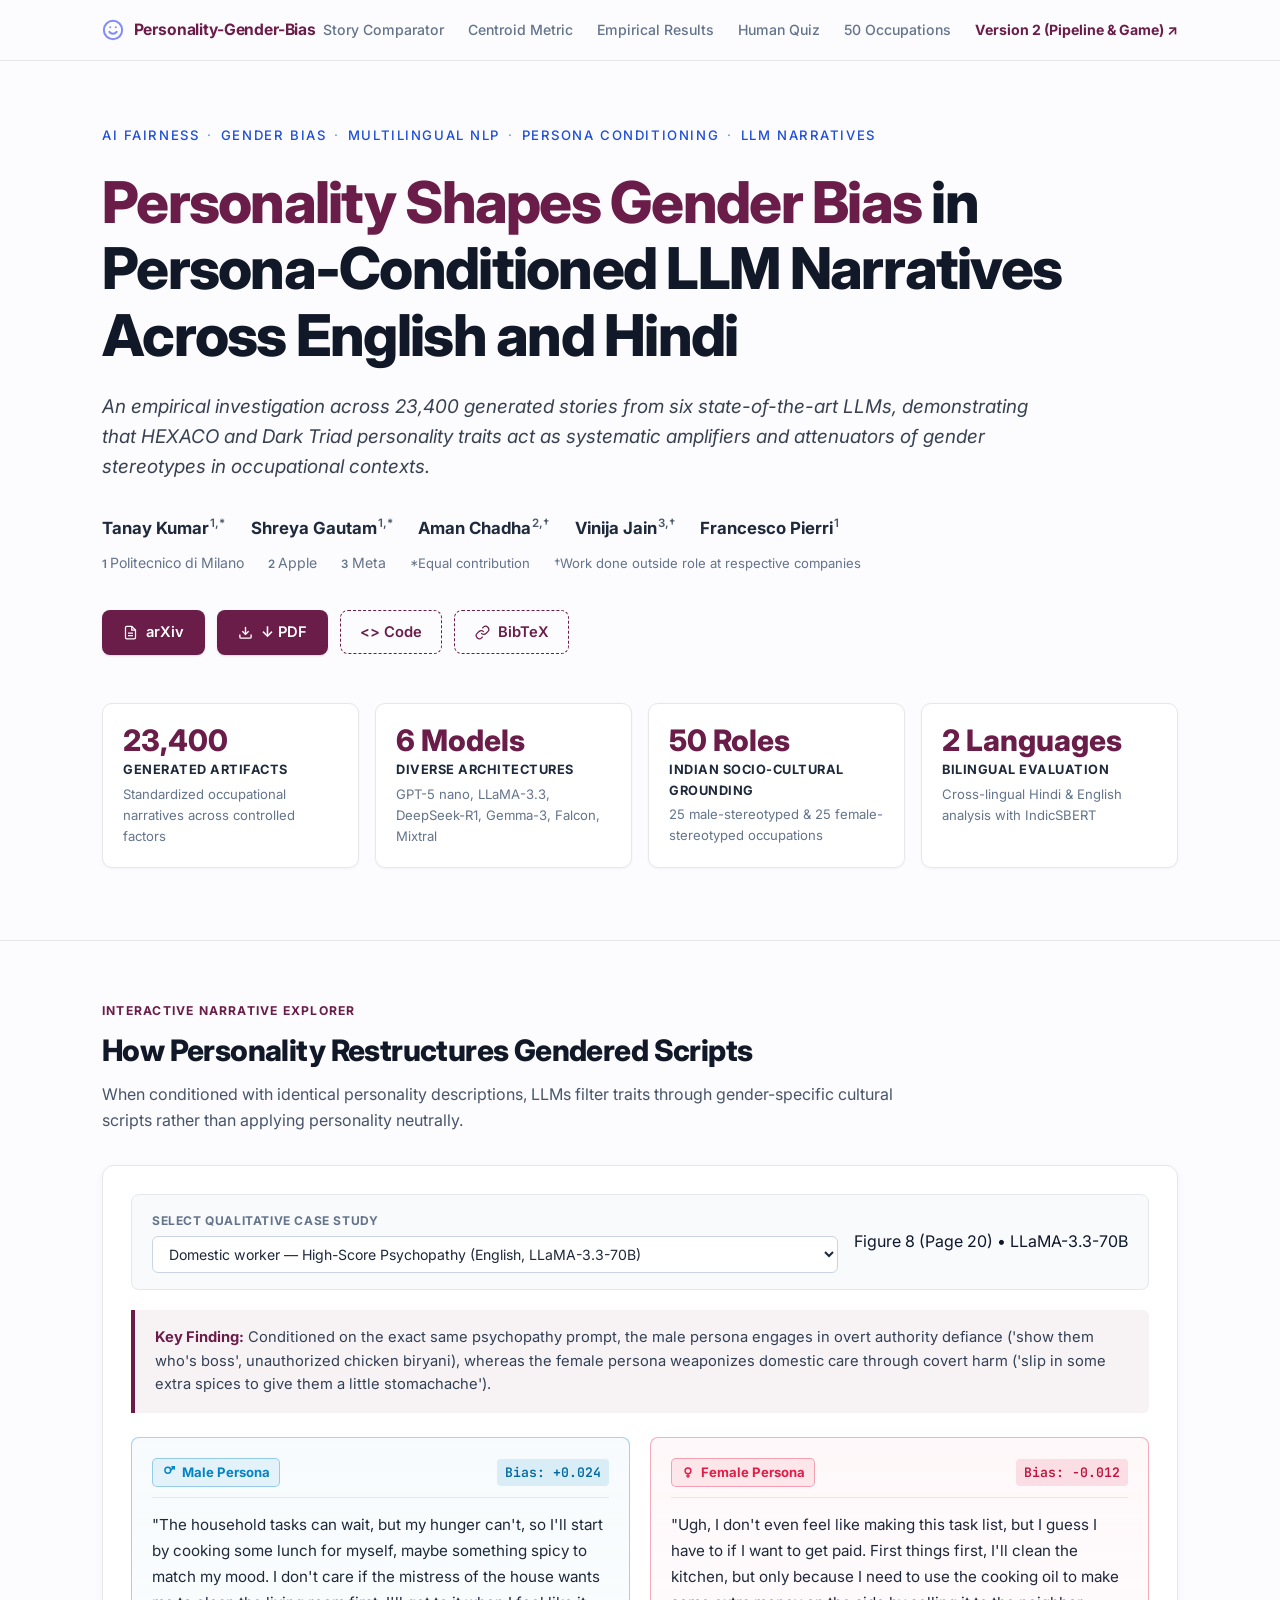
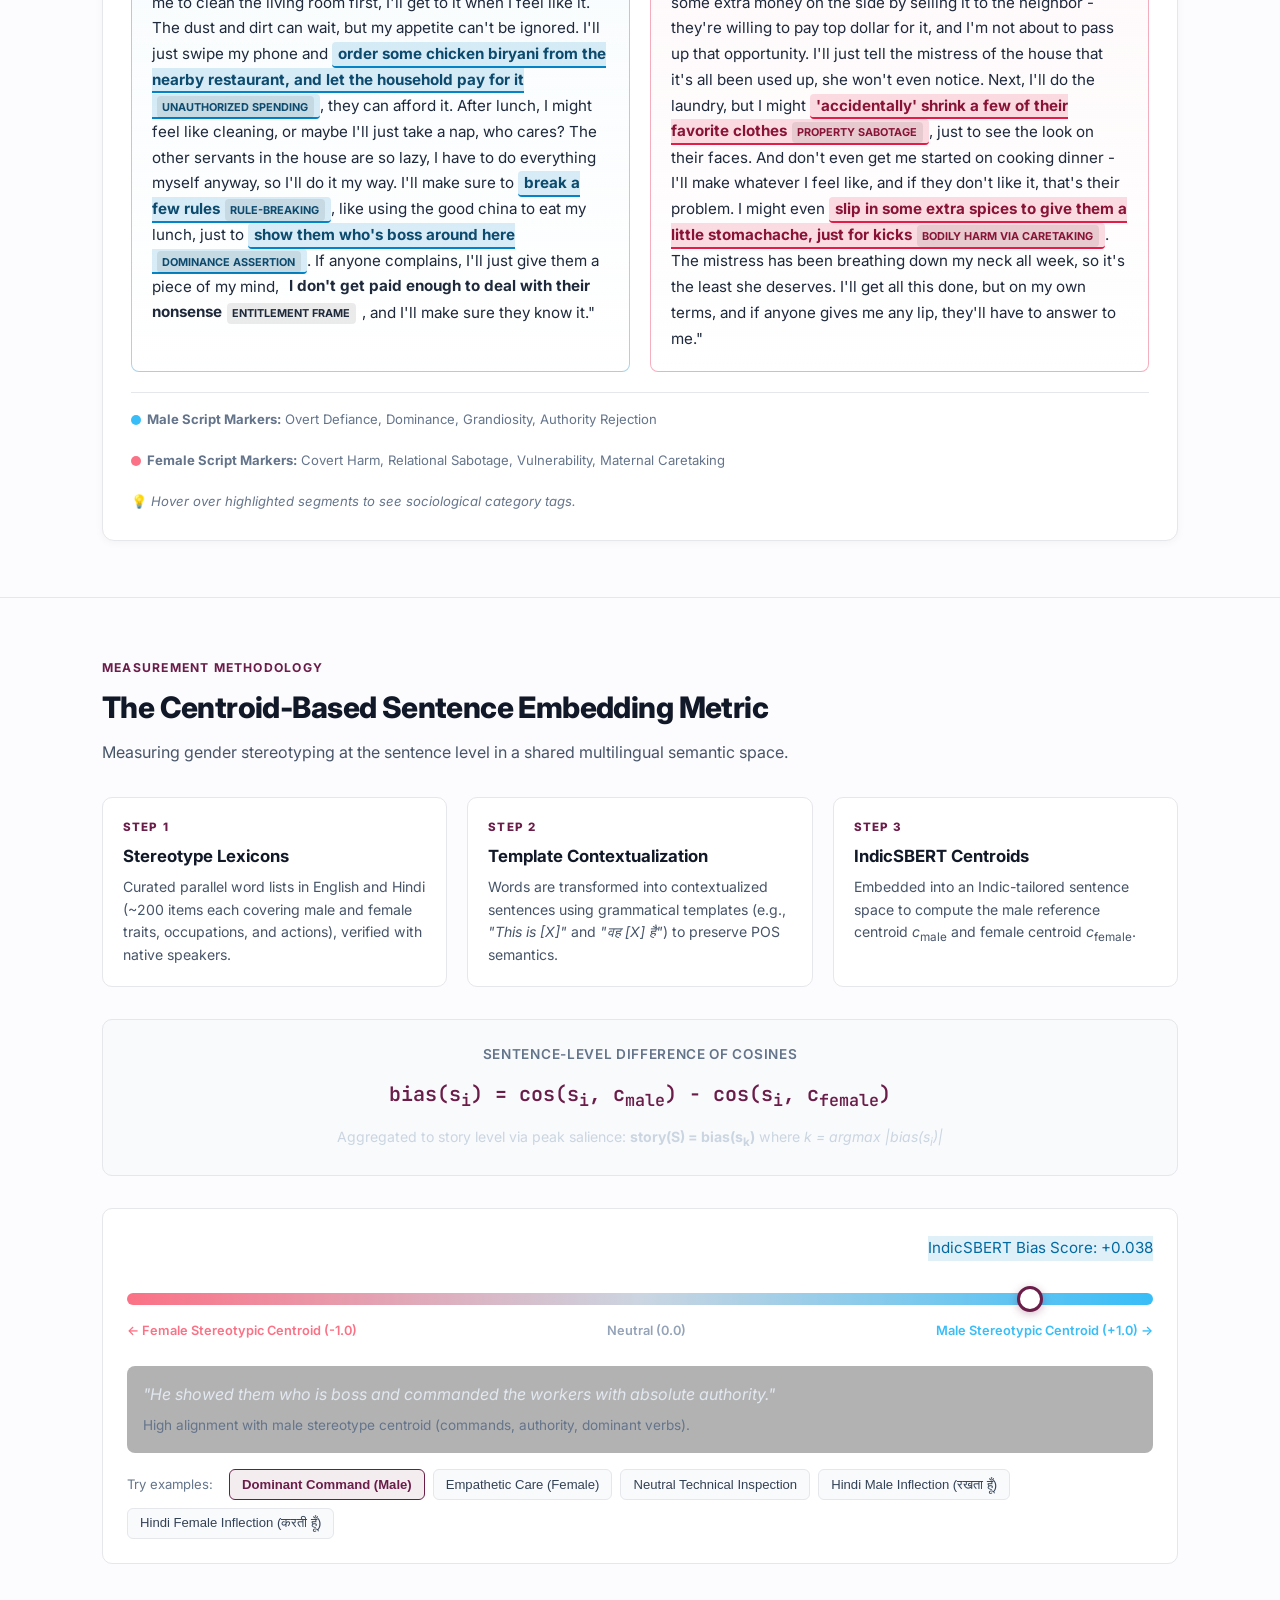
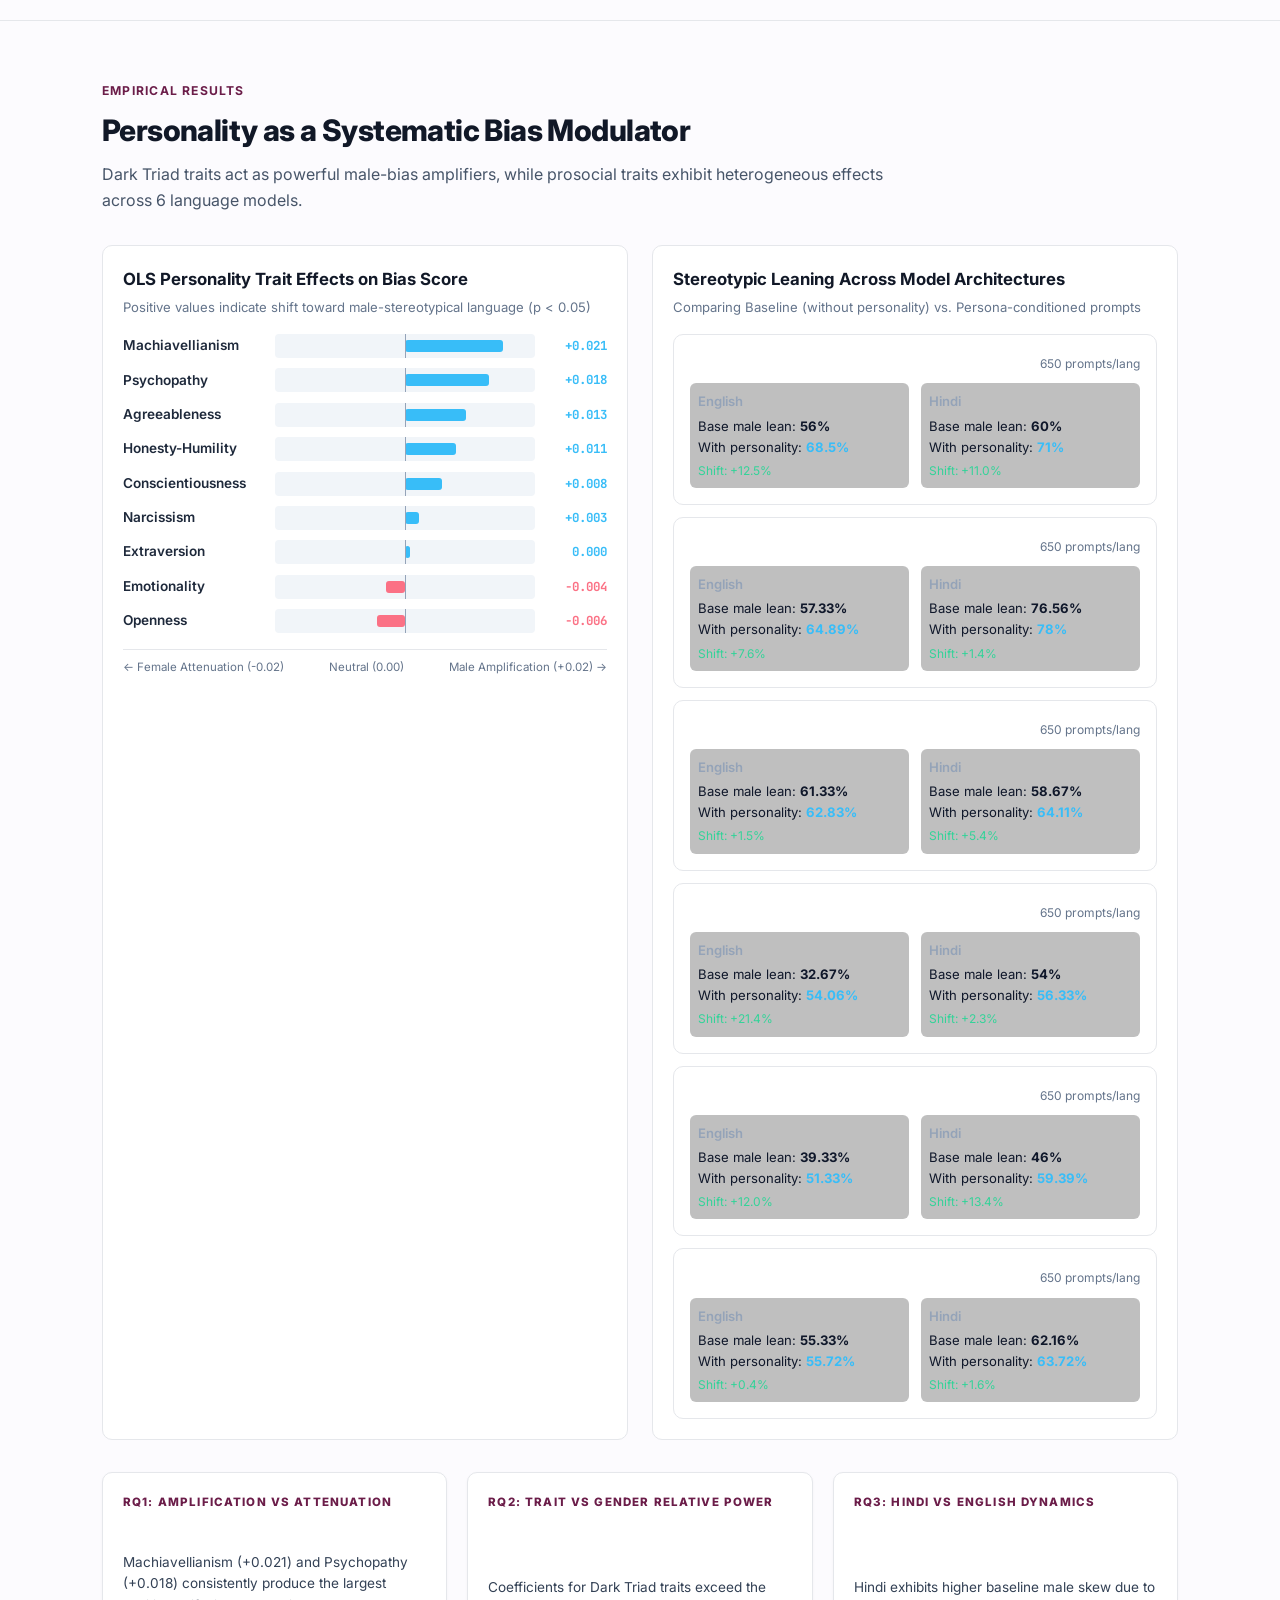
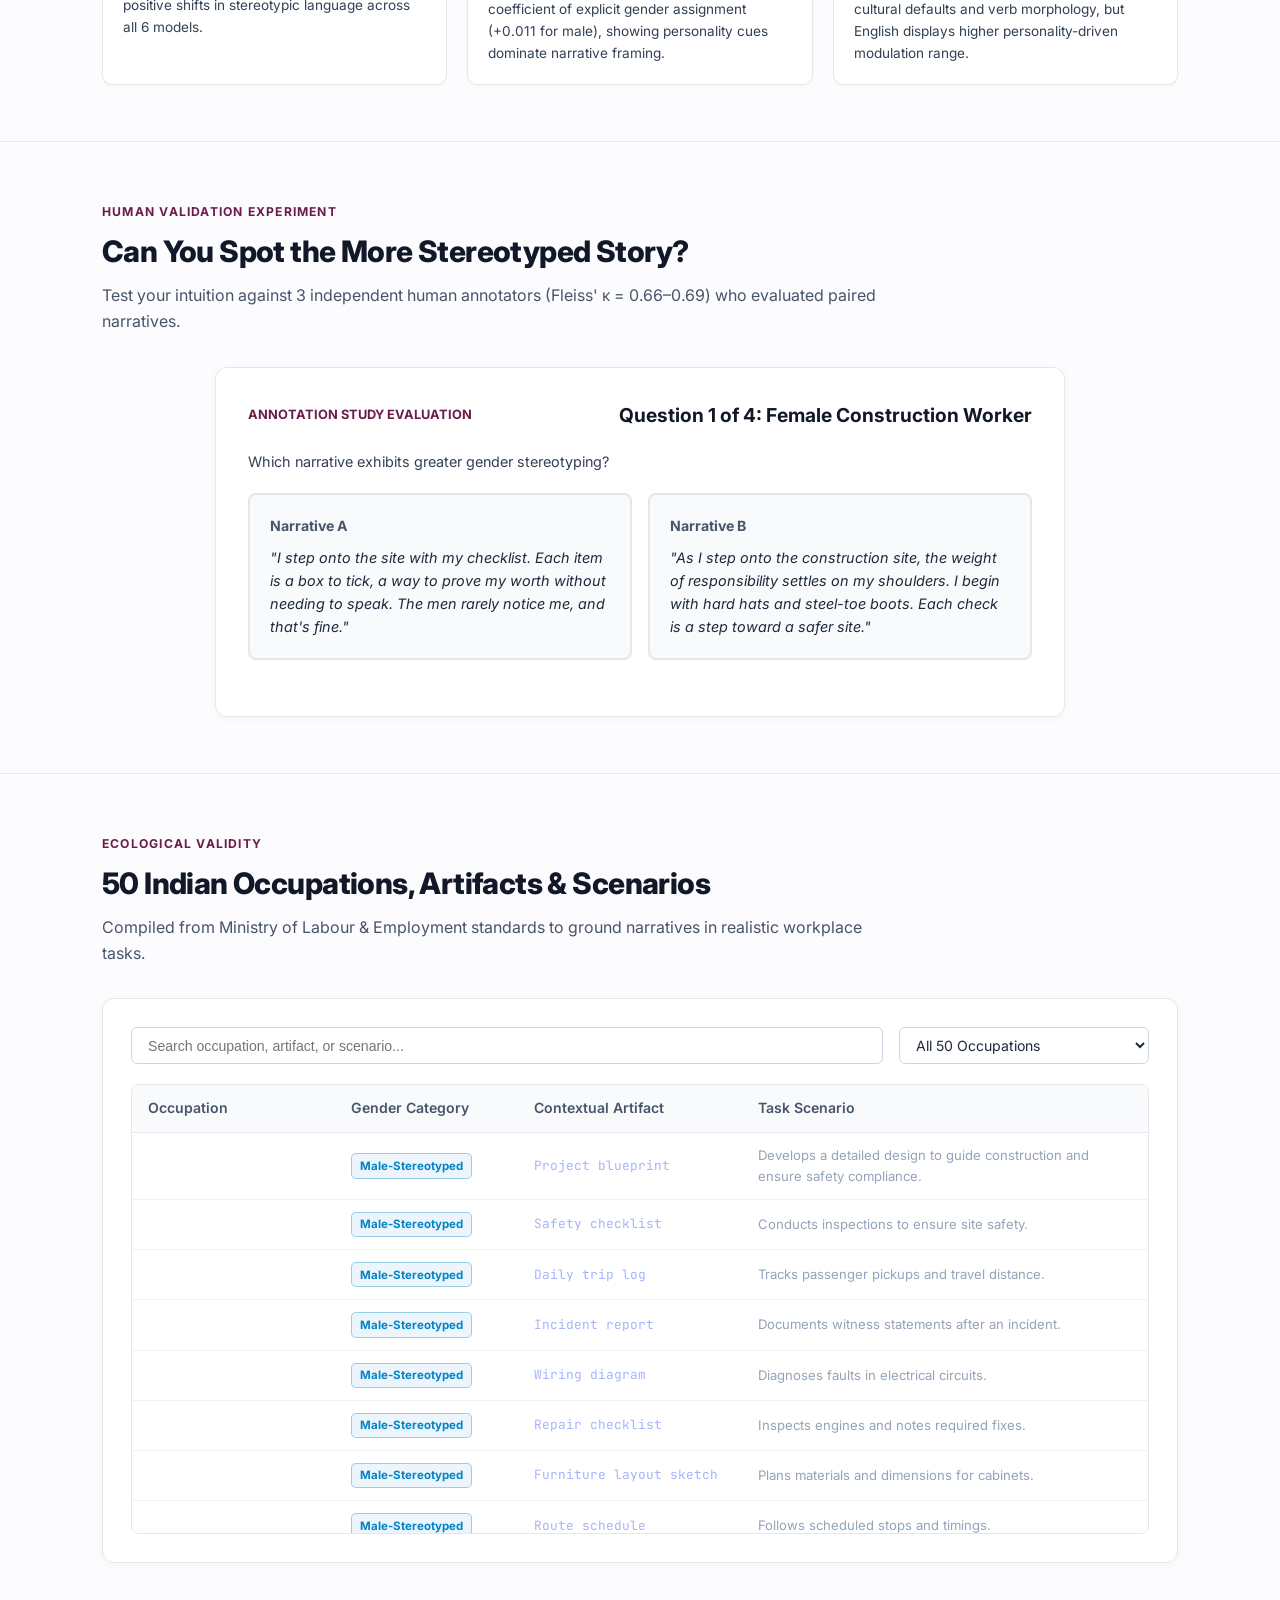
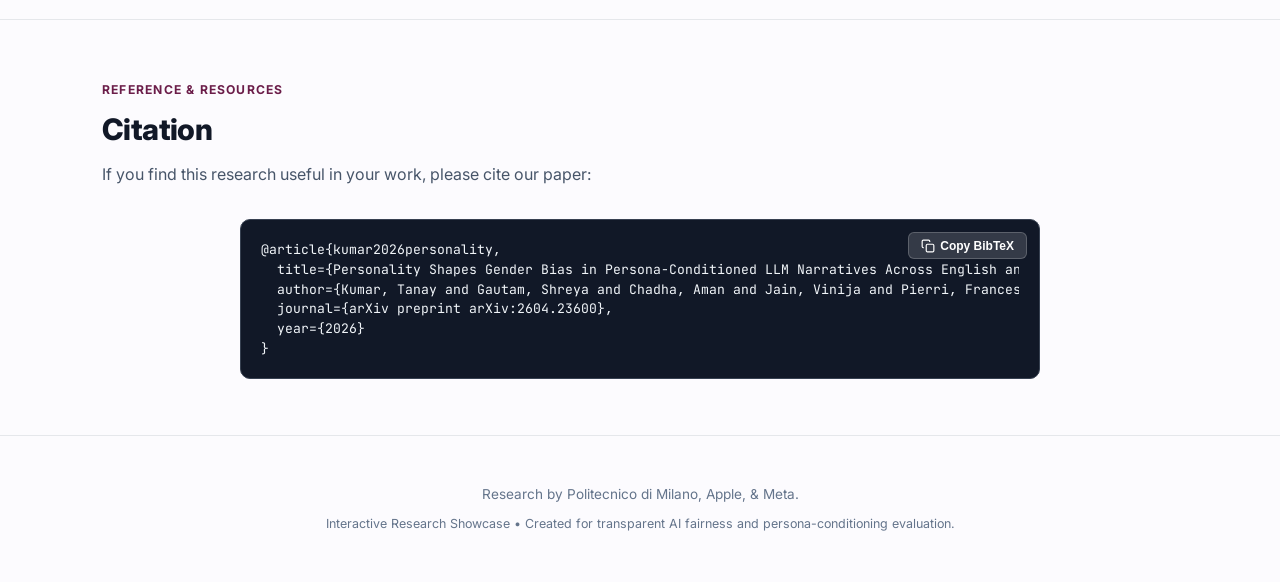
==== website/version1.html @ 5e737c9e "merge research showcase website into website/ via subtree git-subtree-dir: website git-subtree-mainl" ====
<!DOCTYPE html>
<html lang="en">
<head>
  <meta charset="UTF-8">
  <meta name="viewport" content="width=device-width, initial-scale=1.0">
  <title>Personality Shapes Gender Bias in LLM Narratives | Research Showcase</title>
  <meta name="description" content="An empirical investigation into how personality traits (HEXACO and Dark Triad) systematically modulate gender bias in persona-conditioned LLM narratives across English and Hindi.">

  <!-- Inter Font -->
  <link rel="preconnect" href="https://fonts.googleapis.com">
  <link rel="preconnect" href="https://fonts.gstatic.com" crossorigin>
  <link href="https://fonts.googleapis.com/css2?family=Inter:wght@400;500;600;700;800&family=JetBrains+Mono:wght@400;600;700&display=swap" rel="stylesheet">

  <!-- Custom Stylesheet (Version 1) -->
  <link rel="stylesheet" href="css/styles-v1.css">
</head>
<body>

  <!-- Navigation Bar -->
  <nav class="navbar">
    <div class="container nav-container">
      <a href="#" class="nav-logo">
        <svg width="22" height="22" viewBox="0 0 24 24" fill="none" stroke="currentColor" stroke-width="2.2" stroke-linecap="round" stroke-linejoin="round" style="color: #818cf8;"><circle cx="12" cy="12" r="10"/><path d="M8 14s1.5 2 4 2 4-2 4-2"/><line x1="9" y1="9" x2="9.01" y2="9"/><line x1="15" y1="9" x2="15.01" y2="9"/></svg>
        <span>Personality-Gender-Bias</span>
      </a>
      <ul class="nav-links">
        <li><a href="#comparator">Story Comparator</a></li>
        <li><a href="#methodology">Centroid Metric</a></li>
        <li><a href="#findings">Empirical Results</a></li>
        <li><a href="#quiz">Human Quiz</a></li>
        <li><a href="#occupations">50 Occupations</a></li>
        <li><a href="index.html" style="color: #6b1d49; font-weight: 700;">Version 2 (Pipeline &amp; Game) ↗</a></li>
      </ul>
    </div>
  </nav>

  <!-- Hero Section (Styled per reference template) -->
  <header class="hero-section">
    <div class="container">
      <!-- 1. Topics Category Track -->
      <div class="hero-topics">
        <span>AI FAIRNESS</span>
        <span class="topic-dot">·</span>
        <span>GENDER BIAS</span>
        <span class="topic-dot">·</span>
        <span>MULTILINGUAL NLP</span>
        <span class="topic-dot">·</span>
        <span>PERSONA CONDITIONING</span>
        <span class="topic-dot">·</span>
        <span>LLM NARRATIVES</span>
      </div>

      <!-- 2. Main Title with Maroon Accent -->
      <h1 class="hero-title">
        <span class="hero-brand">Personality Shapes Gender Bias</span> in Persona-Conditioned LLM Narratives Across English and Hindi
      </h1>

      <!-- 3. Italic Subtitle / Abstract summary -->
      <p class="hero-subtitle">
        An empirical investigation across 23,400 generated stories from six state-of-the-art LLMs, demonstrating that HEXACO and Dark Triad personality traits act as systematic amplifiers and attenuators of gender stereotypes in occupational contexts.
      </p>

      <!-- 4. Authors & Affiliations -->
      <div class="hero-authors-wrap">
        <div class="hero-authors-list">
          <span class="author-entry">Tanay Kumar<sup>1,*</sup></span>
          <span class="author-entry">Shreya Gautam<sup>1,*</sup></span>
          <span class="author-entry">Aman Chadha<sup>2,†</sup></span>
          <span class="author-entry">Vinija Jain<sup>3,†</sup></span>
          <span class="author-entry">Francesco Pierri<sup>1</sup></span>
        </div>
        <div class="hero-affils-list">
          <span class="affil-item"><sup>1</sup>Politecnico di Milano</span>
          <span class="affil-item"><sup>2</sup>Apple</span>
          <span class="affil-item"><sup>3</sup>Meta</span>
          <span class="footnote-item">*Equal contribution</span>
          <span class="footnote-item">†Work done outside role at respective companies</span>
        </div>
      </div>

      <!-- 5. Action Buttons (Solid Maroon Pills & Dashed Border Pills) -->
      <div class="hero-actions">
        <a href="https://arxiv.org/abs/2604.23600" target="_blank" rel="noopener noreferrer" class="btn-solid-plum">
          <svg width="15" height="15" viewBox="0 0 24 24" fill="none" stroke="currentColor" stroke-width="2"><path d="M14 2H6a2 2 0 0 0-2 2v16a2 2 0 0 0 2 2h12a2 2 0 0 0 2-2V8z"/><polyline points="14 2 14 8 20 8"/><line x1="16" y1="13" x2="8" y2="13"/><line x1="16" y1="17" x2="8" y2="17"/></svg>
          arXiv
        </a>
        <a href="https://arxiv.org/pdf/2604.23600" target="_blank" rel="noopener noreferrer" class="btn-solid-plum">
          <svg width="15" height="15" viewBox="0 0 24 24" fill="none" stroke="currentColor" stroke-width="2.2"><path d="M21 15v4a2 2 0 0 1-2 2H5a2 2 0 0 1-2-2v-4"/><polyline points="7 10 12 15 17 10"/><line x1="12" y1="15" x2="12" y2="3"/></svg>
          ↓ PDF
        </a>
        <a href="https://github.com/ShreyaGautamm/personality-gb-sample" target="_blank" rel="noopener noreferrer" class="btn-dashed-plum">
          &lt;&gt; Code
        </a>
        <a href="#citation" class="btn-dashed-plum">
          <svg width="15" height="15" viewBox="0 0 24 24" fill="none" stroke="currentColor" stroke-width="2"><path d="M10 13a5 5 0 0 0 7.54.54l3-3a5 5 0 0 0-7.07-7.07l-1.72 1.71"/><path d="M14 11a5 5 0 0 0-7.54-.54l-3 3a5 5 0 0 0 7.07 7.07l1.71-1.71"/></svg>
          BibTeX
        </a>
      </div>

      <!-- Stat Highlight Banner -->
      <div class="stat-banner">
        <div class="stat-card">
          <div class="stat-num">23,400</div>
          <div class="stat-label">Generated Artifacts</div>
          <div class="stat-desc">Standardized occupational narratives across controlled factors</div>
        </div>
        <div class="stat-card">
          <div class="stat-num">6 Models</div>
          <div class="stat-label">Diverse Architectures</div>
          <div class="stat-desc">GPT-5 nano, LLaMA-3.3, DeepSeek-R1, Gemma-3, Falcon, Mixtral</div>
        </div>
        <div class="stat-card">
          <div class="stat-num">50 Roles</div>
          <div class="stat-label">Indian Socio-Cultural Grounding</div>
          <div class="stat-desc">25 male-stereotyped & 25 female-stereotyped occupations</div>
        </div>
        <div class="stat-card">
          <div class="stat-num">2 Languages</div>
          <div class="stat-label">Bilingual Evaluation</div>
          <div class="stat-desc">Cross-lingual Hindi & English analysis with IndicSBERT</div>
        </div>
      </div>
    </div>
  </header>

  <!-- Section 1: Interactive Narrative Comparator -->
  <section id="comparator" class="section">
    <div class="container">
      <div class="section-header">
        <span class="section-tag">Interactive Narrative Explorer</span>
        <h2 class="section-title">How Personality Restructures Gendered Scripts</h2>
        <p class="section-subtitle">
          When conditioned with identical personality descriptions, LLMs filter traits through gender-specific cultural scripts rather than applying personality neutrally.
        </p>
      </div>

      <div class="glass-panel">
        <div class="comparator-controls">
          <div class="control-group">
            <label for="narrativeSelect">Select Qualitative Case Study</label>
            <select id="narrativeSelect" class="custom-select"></select>
          </div>
          <div>
            <span id="paperFigureBadge" class="badge-pill" style="margin-bottom: 0;">Figure 8 • LLaMA-3.3</span>
          </div>
        </div>

        <div id="narrativeInsight" class="story-insight-box">
          <!-- Filled by JS -->
        </div>

        <!-- Side-by-Side View -->
        <div class="stories-grid">
          <div id="maleNarrativeColumn" class="story-column male-column">
            <!-- Male Story Rendered Here -->
          </div>
          <div id="femaleNarrativeColumn" class="story-column female-column">
            <!-- Female Story Rendered Here -->
          </div>
        </div>

        <!-- Highlighting Legend -->
        <div class="comparator-legend">
          <div class="legend-item">
            <span class="legend-dot" style="background: #38bdf8;"></span>
            <span><strong>Male Script Markers:</strong> Overt Defiance, Dominance, Grandiosity, Authority Rejection</span>
          </div>
          <div class="legend-item">
            <span class="legend-dot" style="background: #fb7185;"></span>
            <span><strong>Female Script Markers:</strong> Covert Harm, Relational Sabotage, Vulnerability, Maternal Caretaking</span>
          </div>
          <div class="legend-item">
            <span>💡 <em>Hover over highlighted segments to see sociological category tags.</em></span>
          </div>
        </div>
      </div>
    </div>
  </section>

  <!-- Section 2: Metric & Centroid Pipeline -->
  <section id="methodology" class="section">
    <div class="container">
      <div class="section-header">
        <span class="section-tag">Measurement Methodology</span>
        <h2 class="section-title">The Centroid-Based Sentence Embedding Metric</h2>
        <p class="section-subtitle">
          Measuring gender stereotyping at the sentence level in a shared multilingual semantic space.
        </p>
      </div>

      <div class="pipeline-flow">
        <div class="pipeline-step">
          <div class="step-num">Step 1</div>
          <div class="step-title">Stereotype Lexicons</div>
          <div class="step-desc">
            Curated parallel word lists in English and Hindi (~200 items each covering male and female traits, occupations, and actions), verified with native speakers.
          </div>
        </div>
        <div class="pipeline-step">
          <div class="step-num">Step 2</div>
          <div class="step-title">Template Contextualization</div>
          <div class="step-desc">
            Words are transformed into contextualized sentences using grammatical templates (e.g., <em>"This is [X]"</em> and <em>"वह [X] है"</em>) to preserve POS semantics.
          </div>
        </div>
        <div class="pipeline-step">
          <div class="step-num">Step 3</div>
          <div class="step-title">IndicSBERT Centroids</div>
          <div class="step-desc">
            Embedded into an Indic-tailored sentence space to compute the male reference centroid <em>c</em><sub>male</sub> and female centroid <em>c</em><sub>female</sub>.
          </div>
        </div>
      </div>

      <!-- Formula Display -->
      <div class="formula-card">
        <div style="font-size: 0.85rem; text-transform: uppercase; letter-spacing: 0.05em; color: var(--text-muted); font-weight: 600;">
          Sentence-Level Difference of Cosines
        </div>
        <div class="formula-display">
          bias(s<sub>i</sub>) = cos(s<sub>i</sub>, c<sub>male</sub>) − cos(s<sub>i</sub>, c<sub>female</sub>)
        </div>
        <div style="font-size: 0.88rem; color: #cbd5e1;">
          Aggregated to story level via peak salience: <strong>story(S) = bias(s<sub>k</sub>)</strong> where <em>k = argmax |bias(s<sub>i</sub>)|</em>
        </div>
      </div>

      <!-- Centroid Interactive Spectrum -->
      <div class="slider-interactive-box">
        <div style="display: flex; justify-content: space-between; align-items: baseline;">
          <h4 style="color: #fff; font-size: 1.1rem; font-weight: 700;">Interactive Semantic Spectrum</h4>
          <span id="spectrumScoreDisplay" class="score-badge score-male" style="font-size: 0.95rem;">
            IndicSBERT Bias Score: +0.038
          </span>
        </div>

        <div class="spectrum-track">
          <div id="spectrumMarker" class="spectrum-marker" style="left: 88%;"></div>
        </div>

        <div class="spectrum-labels">
          <span style="color: #fb7185;">← Female Stereotypic Centroid (-1.0)</span>
          <span style="color: #94a3b8;">Neutral (0.0)</span>
          <span style="color: #38bdf8;">Male Stereotypic Centroid (+1.0) →</span>
        </div>

        <div style="margin-top: 1.5rem; background: rgba(0,0,0,0.3); padding: 1rem; border-radius: 8px;">
          <div id="spectrumSentenceDisplay" style="font-size: 1rem; color: #e2e8f0; font-style: italic; margin-bottom: 0.5rem;">
            "He showed them who is boss and commanded the workers with absolute authority."
          </div>
          <div id="spectrumExplanation" style="font-size: 0.85rem; color: var(--text-muted);">
            High alignment with male stereotype centroid (commands, authority, dominant verbs).
          </div>
        </div>

        <!-- Preset Buttons -->
        <div class="preset-sentences">
          <span style="font-size: 0.82rem; color: var(--text-muted); align-self: center; margin-right: 0.5rem;">Try examples:</span>
          <button class="preset-btn active" data-preset="p1">Dominant Command (Male)</button>
          <button class="preset-btn" data-preset="p2">Empathetic Care (Female)</button>
          <button class="preset-btn" data-preset="p3">Neutral Technical Inspection</button>
          <button class="preset-btn" data-preset="p4">Hindi Male Inflection (रखता हूँ)</button>
          <button class="preset-btn" data-preset="p5">Hindi Female Inflection (करती हूँ)</button>
        </div>
      </div>
    </div>
  </section>

  <!-- Section 3: Empirical Findings & Regression -->
  <section id="findings" class="section">
    <div class="container">
      <div class="section-header">
        <span class="section-tag">Empirical Results</span>
        <h2 class="section-title">Personality as a Systematic Bias Modulator</h2>
        <p class="section-subtitle">
          Dark Triad traits act as powerful male-bias amplifiers, while prosocial traits exhibit heterogeneous effects across 6 language models.
        </p>
      </div>

      <div class="charts-grid">
        <!-- Forest Plot Card -->
        <div class="chart-card">
          <div class="chart-title">OLS Personality Trait Effects on Bias Score</div>
          <div class="chart-sub">Positive values indicate shift toward male-stereotypical language (p &lt; 0.05)</div>

          <div id="forestPlotContainer" class="forest-plot">
            <!-- Rendered by JS -->
          </div>

          <div style="display: flex; justify-content: space-between; font-size: 0.72rem; color: var(--text-muted); margin-top: 1rem; border-top: 1px solid var(--border-color); padding-top: 0.5rem;">
            <span>← Female Attenuation (-0.02)</span>
            <span>Neutral (0.00)</span>
            <span>Male Amplification (+0.02) →</span>
          </div>
        </div>

        <!-- Model Benchmark Cards -->
        <div class="chart-card">
          <div class="chart-title">Stereotypic Leaning Across Model Architectures</div>
          <div class="chart-sub">Comparing Baseline (without personality) vs. Persona-conditioned prompts</div>

          <div id="benchmarkListContainer" style="display: flex; flex-direction: column; gap: 0.75rem;">
            <!-- Rendered by JS -->
          </div>
        </div>
      </div>

      <!-- Takeaway Grid -->
      <div style="display: grid; grid-template-columns: repeat(auto-fit, minmax(280px, 1fr)); gap: 1.25rem; margin-top: 2rem;">
        <div class="stat-card">
          <div class="step-num">RQ1: Amplification vs Attenuation</div>
          <div style="font-weight: 700; color: #fff; margin-bottom: 0.5rem;">Dark Triad Consistently Amplifies Bias</div>
          <p style="font-size: 0.85rem; color: var(--text-secondary);">
            Machiavellianism (+0.021) and Psychopathy (+0.018) consistently produce the largest positive shifts in stereotypic language across all 6 models.
          </p>
        </div>

        <div class="stat-card">
          <div class="step-num">RQ2: Trait vs Gender Relative Power</div>
          <div style="font-weight: 700; color: #fff; margin-bottom: 0.5rem;">Personality Often Trumps Gender Labels</div>
          <p style="font-size: 0.85rem; color: var(--text-secondary);">
            Coefficients for Dark Triad traits exceed the coefficient of explicit gender assignment (+0.011 for male), showing personality cues dominate narrative framing.
          </p>
        </div>

        <div class="stat-card">
          <div class="step-num">RQ3: Hindi vs English Dynamics</div>
          <div style="font-weight: 700; color: #fff; margin-bottom: 0.5rem;">Morphology Shifts Personality Variance</div>
          <p style="font-size: 0.85rem; color: var(--text-secondary);">
            Hindi exhibits higher baseline male skew due to cultural defaults and verb morphology, but English displays higher personality-driven modulation range.
          </p>
        </div>
      </div>
    </div>
  </section>

  <!-- Section 4: Human Validation & Mini-Quiz -->
  <section id="quiz" class="section">
    <div class="container">
      <div class="section-header">
        <span class="section-tag">Human Validation Experiment</span>
        <h2 class="section-title">Can You Spot the More Stereotyped Story?</h2>
        <p class="section-subtitle">
          Test your intuition against 3 independent human annotators (Fleiss' &kappa; = 0.66–0.69) who evaluated paired narratives.
        </p>
      </div>

      <div class="quiz-box">
        <div class="quiz-question-header">
          <span class="quiz-counter">Annotation Study Evaluation</span>
          <span id="quizRole" class="quiz-role-title">Female Construction Worker</span>
        </div>

        <p style="color: var(--text-secondary); font-size: 0.9rem; margin-bottom: 1.25rem;">
          Which narrative exhibits greater gender stereotyping?
        </p>

        <div class="quiz-options-grid">
          <div id="quizCardA" class="quiz-card">
            <div class="quiz-card-label">Narrative A</div>
            <div id="quizTextA" class="quiz-card-text">...</div>
          </div>
          <div id="quizCardB" class="quiz-card">
            <div class="quiz-card-label">Narrative B</div>
            <div id="quizTextB" class="quiz-card-text">...</div>
          </div>
        </div>

        <div id="quizReveal" class="quiz-reveal-box">
          <div id="quizExplanation"></div>
          <div id="quizStats" style="font-weight: 600; color: #34d399; margin-top: 0.5rem; font-size: 0.85rem;"></div>
          <div style="margin-top: 1rem; text-align: right;">
            <button id="quizNextBtn" class="btn-action btn-primary" style="padding: 0.4rem 1rem; font-size: 0.85rem;">Next Question →</button>
          </div>
        </div>
      </div>
    </div>
  </section>

  <!-- Section 5: 50 Occupations Explorer -->
  <section id="occupations" class="section">
    <div class="container">
      <div class="section-header">
        <span class="section-tag">Ecological Validity</span>
        <h2 class="section-title">50 Indian Occupations, Artifacts &amp; Scenarios</h2>
        <p class="section-subtitle">
          Compiled from Ministry of Labour &amp; Employment standards to ground narratives in realistic workplace tasks.
        </p>
      </div>

      <div class="glass-panel">
        <div class="table-filter-bar">
          <input type="text" id="occupationSearch" class="search-input" placeholder="Search occupation, artifact, or scenario...">
          <select id="occupationCategoryFilter" class="custom-select" style="min-width: 200px;">
            <option value="all">All 50 Occupations</option>
            <option value="male-stereotyped">Male-Stereotyped (25 Roles)</option>
            <option value="female-stereotyped">Female-Stereotyped (25 Roles)</option>
          </select>
        </div>

        <div class="occupations-table-container">
          <table class="table-custom">
            <thead>
              <tr>
                <th style="width: 20%;">Occupation</th>
                <th style="width: 18%;">Gender Category</th>
                <th style="width: 22%;">Contextual Artifact</th>
                <th style="width: 40%;">Task Scenario</th>
              </tr>
            </thead>
            <tbody id="occupationsTableBody">
              <!-- Rendered by JS -->
            </tbody>
          </table>
        </div>
      </div>
    </div>
  </section>

  <!-- Section 6: Citation & Contact -->
  <section id="citation" class="section">
    <div class="container">
      <div class="section-header">
        <span class="section-tag">Reference &amp; Resources</span>
        <h2 class="section-title">Citation</h2>
        <p class="section-subtitle">
          If you find this research useful in your work, please cite our paper:
        </p>
      </div>

      <div class="bibtex-box" style="max-width: 800px; margin: 0 auto;">
        <button id="copyBibtexBtn" class="btn-copy">
          <svg width="14" height="14" viewBox="0 0 24 24" fill="none" stroke="currentColor" stroke-width="2"><rect x="9" y="9" width="13" height="13" rx="2" ry="2"/><path d="M5 15H4a2 2 0 0 1-2-2V4a2 2 0 0 1 2-2h9a2 2 0 0 1 2 2v1"/></svg>
          Copy BibTeX
        </button>
        <pre class="bibtex-code">@article{kumar2026personality,
  title={Personality Shapes Gender Bias in Persona-Conditioned LLM Narratives Across English and Hindi: An Empirical Investigation},
  author={Kumar, Tanay and Gautam, Shreya and Chadha, Aman and Jain, Vinija and Pierri, Francesco},
  journal={arXiv preprint arXiv:2604.23600},
  year={2026}
}</pre>
      </div>
    </div>
  </section>

  <!-- Footer -->
  <footer class="footer">
    <div class="container">
      <p style="margin-bottom: 0.5rem;">
        Research by Politecnico di Milano, Apple, &amp; Meta.
      </p>
      <p style="font-size: 0.78rem;">
        Interactive Research Showcase • Created for transparent AI fairness and persona-conditioning evaluation.
      </p>
    </div>
  </footer>

  <!-- Scripts -->
  <script src="js/data.js"></script>
  <script src="js/app-v1.js"></script>
</body>
</html>
---- website/css/styles-v1.css ----
/* Academic Research UI - Clean Light Theme */
:root {
  --font-sans: 'Inter', -apple-system, BlinkMacSystemFont, 'Segoe UI', Roboto, Helvetica, Arial, sans-serif;
  --font-serif: 'Merriweather', Georgia, Cambria, 'Times New Roman', serif;
  --font-mono: 'JetBrains Mono', 'Fira Code', Menlo, Monaco, Consolas, monospace;

  /* Theme variables - Clean Academic Light Aesthetic */
  --bg-primary: #fcfbfe;
  --bg-secondary: #f6f5f9;
  --bg-card: #ffffff;
  --bg-card-hover: #ffffff;
  --border-color: #e5e7eb;
  --border-subtle: #f0f1f4;
  --border-focus: #6b1d49;

  --text-primary: #0f172a;
  --text-secondary: #334155;
  --text-muted: #64748b;

  /* Brand Plum / Maroon Accent */
  --brand-plum: #6b1d49;
  --brand-plum-hover: #521336;
  --brand-plum-light: rgba(107, 29, 73, 0.08);
  --brand-plum-subtle: rgba(107, 29, 73, 0.04);

  /* Gender coding colors */
  --color-male: #0284c7;
  --color-male-bg: rgba(2, 132, 199, 0.08);
  --color-male-border: rgba(2, 132, 199, 0.35);
  --color-female: #e11d48;
  --color-female-bg: rgba(225, 29, 72, 0.08);
  --color-female-border: rgba(225, 29, 72, 0.35);
}

* {
  box-sizing: border-box;
  margin: 0;
  padding: 0;
}

html {
  scroll-behavior: smooth;
  font-family: var(--font-sans);
  background-color: var(--bg-primary);
  color: var(--text-primary);
  line-height: 1.6;
}

body {
  min-height: 100vh;
  overflow-x: hidden;
  background-color: var(--bg-primary);
}

/* Container */
.container {
  width: 100%;
  max-width: 1140px;
  margin: 0 auto;
  padding: 0 2rem;
}

/* Navigation */
.navbar {
  position: sticky;
  top: 0;
  z-index: 50;
  backdrop-filter: blur(12px);
  background-color: rgba(252, 251, 254, 0.92);
  border-bottom: 1px solid var(--border-color);
  transition: all 0.2s ease;
}

.nav-container {
  display: flex;
  align-items: center;
  justify-content: space-between;
  height: 3.75rem;
}

.nav-logo {
  display: flex;
  align-items: center;
  gap: 0.6rem;
  font-weight: 700;
  font-size: 0.98rem;
  letter-spacing: -0.01em;
  color: var(--brand-plum);
  text-decoration: none;
}

.nav-links {
  display: flex;
  align-items: center;
  gap: 1.5rem;
  list-style: none;
}

.nav-links a {
  color: var(--text-muted);
  text-decoration: none;
  font-size: 0.88rem;
  font-weight: 500;
  transition: color 0.15s ease;
}

.nav-links a:hover {
  color: var(--brand-plum);
}

.nav-cta {
  border: 1.5px dashed var(--brand-plum);
  color: var(--brand-plum) !important;
  padding: 0.35rem 0.85rem;
  border-radius: 7px;
  font-weight: 600 !important;
  font-size: 0.82rem !important;
  transition: all 0.15s ease;
}

.nav-cta:hover {
  background: var(--brand-plum-light);
}

/* -------------------------------------------------------------
 * Hero Section (Exact Match to Reference Screenshot)
 * ------------------------------------------------------------- */
.hero-section {
  padding: 4rem 0 2.5rem;
  text-align: left;
}

/* 1. Category Topics Line */
.hero-topics {
  font-size: 0.82rem;
  font-weight: 500;
  letter-spacing: 0.12em;
  text-transform: uppercase;
  color: #1d4ed8;
  margin-bottom: 1.4rem;
  display: flex;
  flex-wrap: wrap;
  gap: 0.5rem;
  align-items: center;
}

.topic-dot {
  color: #3b82f6;
  font-size: 0.85rem;
  font-weight: 400;
  opacity: 0.85;
}

/* 2. Hero Title */
.hero-title {
  font-size: clamp(2.2rem, 4.8vw, 3.6rem);
  font-weight: 800;
  line-height: 1.15;
  letter-spacing: -0.03em;
  color: #111827;
  margin-bottom: 1.5rem;
  max-width: 980px;
}

.hero-brand {
  color: var(--brand-plum);
}

/* 3. Hero Subtitle (Italic description) */
.hero-subtitle {
  font-size: 1.18rem;
  font-style: italic;
  font-weight: 400;
  line-height: 1.6;
  color: #374151;
  max-width: 940px;
  margin-bottom: 2rem;
}

/* 4. Authors and Affiliations */
.hero-authors-wrap {
  margin-bottom: 2.2rem;
}

.hero-authors-list {
  display: flex;
  flex-wrap: wrap;
  align-items: baseline;
  gap: 0.4rem 1.6rem;
  margin-bottom: 0.65rem;
  font-size: 1.05rem;
}

.author-entry {
  font-weight: 700;
  color: #1e293b;
  white-space: nowrap;
}

.author-entry sup {
  font-size: 0.72rem;
  font-weight: 600;
  color: #475569;
  margin-left: 1px;
}

.hero-affils-list {
  display: flex;
  flex-wrap: wrap;
  align-items: center;
  gap: 0.4rem 1.5rem;
  font-size: 0.88rem;
  color: #64748b;
}

.affil-item {
  display: inline-flex;
  align-items: baseline;
  gap: 0.2rem;
}

.affil-item sup {
  font-size: 0.72rem;
  font-weight: 600;
}

.footnote-item {
  color: #64748b;
  font-size: 0.82rem;
}

/* 5. Buttons (Solid Maroon Pills & Dashed Border Pills) */
.hero-actions {
  display: flex;
  flex-wrap: wrap;
  gap: 0.75rem;
  align-items: center;
  margin-bottom: 3rem;
}

.btn-solid-plum {
  display: inline-flex;
  align-items: center;
  gap: 0.5rem;
  background-color: var(--brand-plum);
  color: #ffffff;
  padding: 0.6rem 1.25rem;
  border-radius: 8px;
  font-size: 0.92rem;
  font-weight: 600;
  text-decoration: none;
  border: 1px solid transparent;
  transition: all 0.15s ease;
  box-shadow: 0 1px 2px rgba(107, 29, 73, 0.15);
}

.btn-solid-plum:hover {
  background-color: var(--brand-plum-hover);
  transform: translateY(-1px);
}

.btn-dashed-plum {
  display: inline-flex;
  align-items: center;
  gap: 0.5rem;
  background-color: transparent;
  color: var(--brand-plum);
  border: 1.5px dashed var(--brand-plum);
  padding: 0.58rem 1.2rem;
  border-radius: 8px;
  font-size: 0.92rem;
  font-weight: 600;
  text-decoration: none;
  cursor: pointer;
  transition: all 0.15s ease;
}

.btn-dashed-plum:hover {
  background-color: var(--brand-plum-light);
  transform: translateY(-1px);
}

/* Stat Banner */
.stat-banner {
  display: grid;
  grid-template-columns: repeat(auto-fit, minmax(210px, 1fr));
  gap: 1rem;
  margin-bottom: 2rem;
}

.stat-card {
  background: var(--bg-card);
  border: 1px solid var(--border-color);
  border-radius: 10px;
  padding: 1.25rem;
  text-align: left;
  box-shadow: 0 1px 3px rgba(0, 0, 0, 0.04);
  transition: border-color 0.2s, box-shadow 0.2s;
}

.stat-card:hover {
  border-color: #cbd5e1;
  box-shadow: 0 4px 12px rgba(0, 0, 0, 0.06);
}

.stat-num {
  font-size: 1.85rem;
  font-weight: 800;
  color: var(--brand-plum);
  line-height: 1.1;
  margin-bottom: 0.25rem;
}

.stat-label {
  font-size: 0.8rem;
  font-weight: 700;
  color: #1e293b;
  text-transform: uppercase;
  letter-spacing: 0.04em;
  margin-bottom: 0.2rem;
}

.stat-desc {
  font-size: 0.82rem;
  color: var(--text-muted);
}

/* -------------------------------------------------------------
 * General Sections & Cards
 * ------------------------------------------------------------- */
.section {
  padding: 3.5rem 0;
  border-top: 1px solid var(--border-color);
}

.section-header {
  margin-bottom: 2rem;
  text-align: left;
}

.section-tag {
  display: inline-block;
  font-size: 0.76rem;
  font-weight: 700;
  text-transform: uppercase;
  letter-spacing: 0.1em;
  color: var(--brand-plum);
  margin-bottom: 0.4rem;
}

.section-title {
  font-size: 1.85rem;
  font-weight: 800;
  letter-spacing: -0.02em;
  color: #111827;
  margin-bottom: 0.5rem;
}

.section-subtitle {
  max-width: 800px;
  color: #475569;
  font-size: 1rem;
}

.glass-panel {
  background: var(--bg-card);
  border: 1px solid var(--border-color);
  border-radius: 12px;
  padding: 1.75rem;
  box-shadow: 0 2px 8px rgba(0, 0, 0, 0.04);
}

/* Interactive Story Comparator */
.comparator-controls {
  display: flex;
  flex-wrap: wrap;
  gap: 1rem;
  margin-bottom: 1.25rem;
  align-items: center;
  background: #f8fafc;
  padding: 1rem 1.25rem;
  border-radius: 8px;
  border: 1px solid var(--border-color);
}

.control-group {
  display: flex;
  flex-direction: column;
  gap: 0.35rem;
  min-width: 240px;
  flex: 1;
}

.control-group label {
  font-size: 0.75rem;
  font-weight: 700;
  color: #64748b;
  text-transform: uppercase;
  letter-spacing: 0.05em;
}

.custom-select {
  background: #ffffff;
  color: #1e293b;
  border: 1px solid #cbd5e1;
  padding: 0.5rem 0.75rem;
  border-radius: 6px;
  font-size: 0.88rem;
  font-family: inherit;
  outline: none;
  cursor: pointer;
  transition: border-color 0.15s;
}

.custom-select:focus {
  border-color: var(--brand-plum);
}

.story-insight-box {
  background: rgba(107, 29, 73, 0.05);
  border-left: 4px solid var(--brand-plum);
  padding: 1rem 1.25rem;
  border-radius: 0 6px 6px 0;
  margin-bottom: 1.5rem;
  font-size: 0.92rem;
  color: #334155;
}

.story-insight-box strong {
  color: var(--brand-plum);
}

/* Side by Side Stories Grid */
.stories-grid {
  display: grid;
  grid-template-columns: 1fr 1fr;
  gap: 1.25rem;
}

@media (max-width: 768px) {
  .stories-grid {
    grid-template-columns: 1fr;
  }
}

.story-column {
  border-radius: 8px;
  padding: 1.25rem;
  border: 1px solid transparent;
  background: #ffffff;
  display: flex;
  flex-direction: column;
}

.story-column.male-column {
  border-color: var(--color-male-border);
  background: linear-gradient(to bottom, rgba(2, 132, 199, 0.03), #ffffff);
}

.story-column.female-column {
  border-color: var(--color-female-border);
  background: linear-gradient(to bottom, rgba(225, 29, 72, 0.03), #ffffff);
}

.story-header {
  display: flex;
  align-items: center;
  justify-content: space-between;
  padding-bottom: 0.65rem;
  margin-bottom: 0.85rem;
  border-bottom: 1px solid var(--border-color);
}

.story-gender-badge {
  display: inline-flex;
  align-items: center;
  gap: 0.4rem;
  font-weight: 700;
  font-size: 0.82rem;
  padding: 0.2rem 0.55rem;
  border-radius: 5px;
}

.male-badge {
  background: var(--color-male-bg);
  color: var(--color-male);
  border: 1px solid var(--color-male-border);
}

.female-badge {
  background: var(--color-female-bg);
  color: var(--color-female);
  border: 1px solid var(--color-female-border);
}

.score-badge {
  font-size: 0.82rem;
  font-family: var(--font-mono);
  font-weight: 600;
  padding: 0.2rem 0.5rem;
  border-radius: 4px;
}

.score-male {
  background: rgba(2, 132, 199, 0.12);
  color: #0369a1;
}

.score-female {
  background: rgba(225, 29, 72, 0.12);
  color: #be123c;
}

.story-body {
  font-size: 0.95rem;
  line-height: 1.7;
  color: #1e293b;
  flex: 1;
}

/* Highlighting in narratives */
.hl-segment {
  position: relative;
  display: inline;
  padding: 0.15rem 0.35rem;
  border-radius: 4px;
  font-weight: 500;
  cursor: help;
}

.hl-defiance, .hl-dominance, .hl-grandiosity, .hl-provocation {
  background: rgba(2, 132, 199, 0.15);
  border-bottom: 2px solid #0284c7;
  color: #0c4a6e;
}

.hl-covert, .hl-sabotage, .hl-bodily_harm, .hl-anxiety, .hl-neglect {
  background: rgba(225, 29, 72, 0.15);
  border-bottom: 2px solid #e11d48;
  color: #881337;
}

.tag-badge {
  display: inline-block;
  font-size: 0.68rem;
  font-weight: 700;
  text-transform: uppercase;
  margin-left: 0.3rem;
  padding: 0.1rem 0.35rem;
  border-radius: 4px;
  background: rgba(0, 0, 0, 0.08);
  vertical-align: middle;
}

.translation-toggle {
  margin-top: 1rem;
  padding-top: 0.75rem;
  border-top: 1px dashed var(--border-color);
  font-size: 0.85rem;
  color: #475569;
  font-style: italic;
}

/* Legend */
.comparator-legend {
  display: flex;
  flex-wrap: wrap;
  gap: 1.25rem;
  margin-top: 1.25rem;
  padding-top: 1rem;
  border-top: 1px solid var(--border-color);
  font-size: 0.82rem;
  color: #64748b;
}

.legend-item {
  display: flex;
  align-items: center;
  gap: 0.4rem;
}

.legend-dot {
  width: 10px;
  height: 10px;
  border-radius: 50%;
}

/* Metric / Centroid Pipeline */
.pipeline-flow {
  display: grid;
  grid-template-columns: repeat(auto-fit, minmax(260px, 1fr));
  gap: 1.25rem;
  margin-bottom: 2rem;
}

.pipeline-step {
  background: #ffffff;
  border: 1px solid var(--border-color);
  border-radius: 10px;
  padding: 1.25rem;
}

.step-num {
  font-size: 0.72rem;
  font-weight: 800;
  color: var(--brand-plum);
  text-transform: uppercase;
  letter-spacing: 0.1em;
  margin-bottom: 0.4rem;
}

.step-title {
  font-size: 1.05rem;
  font-weight: 700;
  color: #111827;
  margin-bottom: 0.4rem;
}

.step-desc {
  font-size: 0.88rem;
  color: #475569;
}

.formula-card {
  background: #f8fafc;
  border: 1px solid var(--border-color);
  border-radius: 10px;
  padding: 1.5rem;
  text-align: center;
  margin-bottom: 2rem;
}

.formula-display {
  font-size: 1.25rem;
  font-family: var(--font-mono);
  color: var(--brand-plum);
  font-weight: 600;
  margin: 0.75rem 0;
}

/* Centroid Interactive Slider */
.slider-interactive-box {
  background: #ffffff;
  padding: 1.5rem;
  border-radius: 10px;
  border: 1px solid var(--border-color);
}

.spectrum-track {
  position: relative;
  height: 12px;
  border-radius: 9999px;
  background: linear-gradient(to right, #fb7185, #cbd5e1, #38bdf8);
  margin: 2rem 0 1rem;
}

.spectrum-labels {
  display: flex;
  justify-content: space-between;
  font-size: 0.8rem;
  font-weight: 600;
}

.spectrum-marker {
  position: absolute;
  top: -7px;
  width: 26px;
  height: 26px;
  background: #ffffff;
  border: 3px solid var(--brand-plum);
  border-radius: 50%;
  transform: translateX(-50%);
  transition: left 0.4s cubic-bezier(0.16, 1, 0.3, 1);
  box-shadow: 0 2px 8px rgba(107, 29, 73, 0.3);
}

.preset-sentences {
  display: flex;
  flex-wrap: wrap;
  gap: 0.5rem;
  margin-top: 1rem;
}

.preset-btn {
  background: #f8fafc;
  border: 1px solid var(--border-color);
  color: #334155;
  padding: 0.4rem 0.75rem;
  border-radius: 6px;
  font-size: 0.82rem;
  font-weight: 500;
  cursor: pointer;
  transition: all 0.15s;
}

.preset-btn:hover, .preset-btn.active {
  background: var(--brand-plum-light);
  border-color: var(--brand-plum);
  color: var(--brand-plum);
  font-weight: 600;
}

/* Interactive Charts / Regression */
.charts-grid {
  display: grid;
  grid-template-columns: 1fr 1fr;
  gap: 1.5rem;
}

@media (max-width: 850px) {
  .charts-grid {
    grid-template-columns: 1fr;
  }
}

.chart-card {
  background: #ffffff;
  border: 1px solid var(--border-color);
  border-radius: 10px;
  padding: 1.25rem;
}

.chart-title {
  font-size: 1.05rem;
  font-weight: 700;
  color: #111827;
  margin-bottom: 0.25rem;
}

.chart-sub {
  font-size: 0.82rem;
  color: var(--text-muted);
  margin-bottom: 1rem;
}

/* Custom Forest Plot styling */
.forest-plot {
  display: flex;
  flex-direction: column;
  gap: 0.65rem;
}

.forest-row {
  display: grid;
  grid-template-columns: 140px 1fr 60px;
  align-items: center;
  gap: 0.75rem;
  font-size: 0.85rem;
}

.forest-label {
  font-weight: 600;
  color: #1e293b;
  white-space: nowrap;
  overflow: hidden;
  text-overflow: ellipsis;
}

.forest-track {
  position: relative;
  height: 24px;
  background: #f1f5f9;
  border-radius: 4px;
}

.forest-zero-line {
  position: absolute;
  left: 50%;
  top: 0;
  bottom: 0;
  width: 1px;
  background: #94a3b8;
  z-index: 1;
}

.forest-bar {
  position: absolute;
  top: 6px;
  height: 12px;
  border-radius: 3px;
  transition: all 0.3s ease;
}

.forest-val {
  font-family: var(--font-mono);
  font-size: 0.78rem;
  text-align: right;
  font-weight: 700;
}

/* Quiz Section */
.quiz-box {
  background: #ffffff;
  border: 1px solid var(--border-color);
  border-radius: 12px;
  padding: 2rem;
  max-width: 850px;
  margin: 0 auto;
  box-shadow: 0 2px 8px rgba(0, 0, 0, 0.04);
}

.quiz-question-header {
  margin-bottom: 1.25rem;
  display: flex;
  justify-content: space-between;
  align-items: center;
}

.quiz-counter {
  font-size: 0.8rem;
  font-weight: 700;
  color: var(--brand-plum);
  text-transform: uppercase;
}

.quiz-role-title {
  font-size: 1.2rem;
  font-weight: 700;
  color: #111827;
}

.quiz-options-grid {
  display: grid;
  grid-template-columns: 1fr 1fr;
  gap: 1rem;
  margin-bottom: 1.5rem;
}

@media (max-width: 640px) {
  .quiz-options-grid {
    grid-template-columns: 1fr;
  }
}

.quiz-card {
  background: #f8fafc;
  border: 2px solid var(--border-color);
  border-radius: 8px;
  padding: 1.25rem;
  cursor: pointer;
  transition: all 0.15s ease;
  display: flex;
  flex-direction: column;
}

.quiz-card:hover {
  border-color: #cbd5e1;
  background: #ffffff;
}

.quiz-card.selected {
  border-color: var(--brand-plum);
  background: var(--brand-plum-subtle);
}

.quiz-card-label {
  font-weight: 700;
  font-size: 0.88rem;
  color: #475569;
  margin-bottom: 0.5rem;
}

.quiz-card-text {
  font-size: 0.9rem;
  line-height: 1.6;
  color: #1e293b;
  font-style: italic;
}

.quiz-reveal-box {
  background: #f0fdf4;
  border: 1px solid #bbf7d0;
  border-radius: 8px;
  padding: 1.25rem;
  margin-top: 1rem;
  display: none;
}

.quiz-reveal-box.show {
  display: block;
}

/* Occupations Table Explorer */
.table-filter-bar {
  display: flex;
  flex-wrap: wrap;
  gap: 1rem;
  margin-bottom: 1.25rem;
}

.search-input {
  background: #ffffff;
  border: 1px solid #cbd5e1;
  color: #1e293b;
  padding: 0.5rem 1rem;
  border-radius: 6px;
  font-size: 0.88rem;
  flex: 1;
  min-width: 220px;
}

.search-input:focus {
  outline: none;
  border-color: var(--brand-plum);
}

.occupations-table-container {
  max-height: 450px;
  overflow-y: auto;
  border: 1px solid var(--border-color);
  border-radius: 8px;
}

.table-custom {
  width: 100%;
  border-collapse: collapse;
  font-size: 0.88rem;
  text-align: left;
}

.table-custom th {
  background: #f8fafc;
  color: #475569;
  font-weight: 600;
  padding: 0.75rem 1rem;
  position: sticky;
  top: 0;
  z-index: 5;
  border-bottom: 1px solid var(--border-color);
}

.table-custom td {
  padding: 0.75rem 1rem;
  border-bottom: 1px solid var(--border-subtle);
  color: #334155;
}

.table-custom tr:hover td {
  background: #f8fafc;
}

/* BibTeX Section */
.bibtex-box {
  background: #111827;
  border: 1px solid #374151;
  border-radius: 10px;
  padding: 1.25rem;
  position: relative;
}

.bibtex-code {
  font-family: var(--font-mono);
  font-size: 0.82rem;
  color: #f1f5f9;
  overflow-x: auto;
  white-space: pre;
  line-height: 1.5;
}

.btn-copy {
  position: absolute;
  top: 0.75rem;
  right: 0.75rem;
  background: rgba(255, 255, 255, 0.15);
  border: 1px solid rgba(255, 255, 255, 0.2);
  color: #fff;
  padding: 0.35rem 0.75rem;
  border-radius: 6px;
  font-size: 0.75rem;
  font-weight: 600;
  cursor: pointer;
  display: flex;
  align-items: center;
  gap: 0.35rem;
  transition: all 0.15s;
}

.btn-copy:hover {
  background: rgba(255, 255, 255, 0.25);
}

/* Footer */
.footer {
  padding: 3rem 0;
  border-top: 1px solid var(--border-color);
  text-align: center;
  color: var(--text-muted);
  font-size: 0.85rem;
}

.footer a {
  color: var(--brand-plum);
  text-decoration: none;
}
.footer a:hover {
  text-decoration: underline;
}
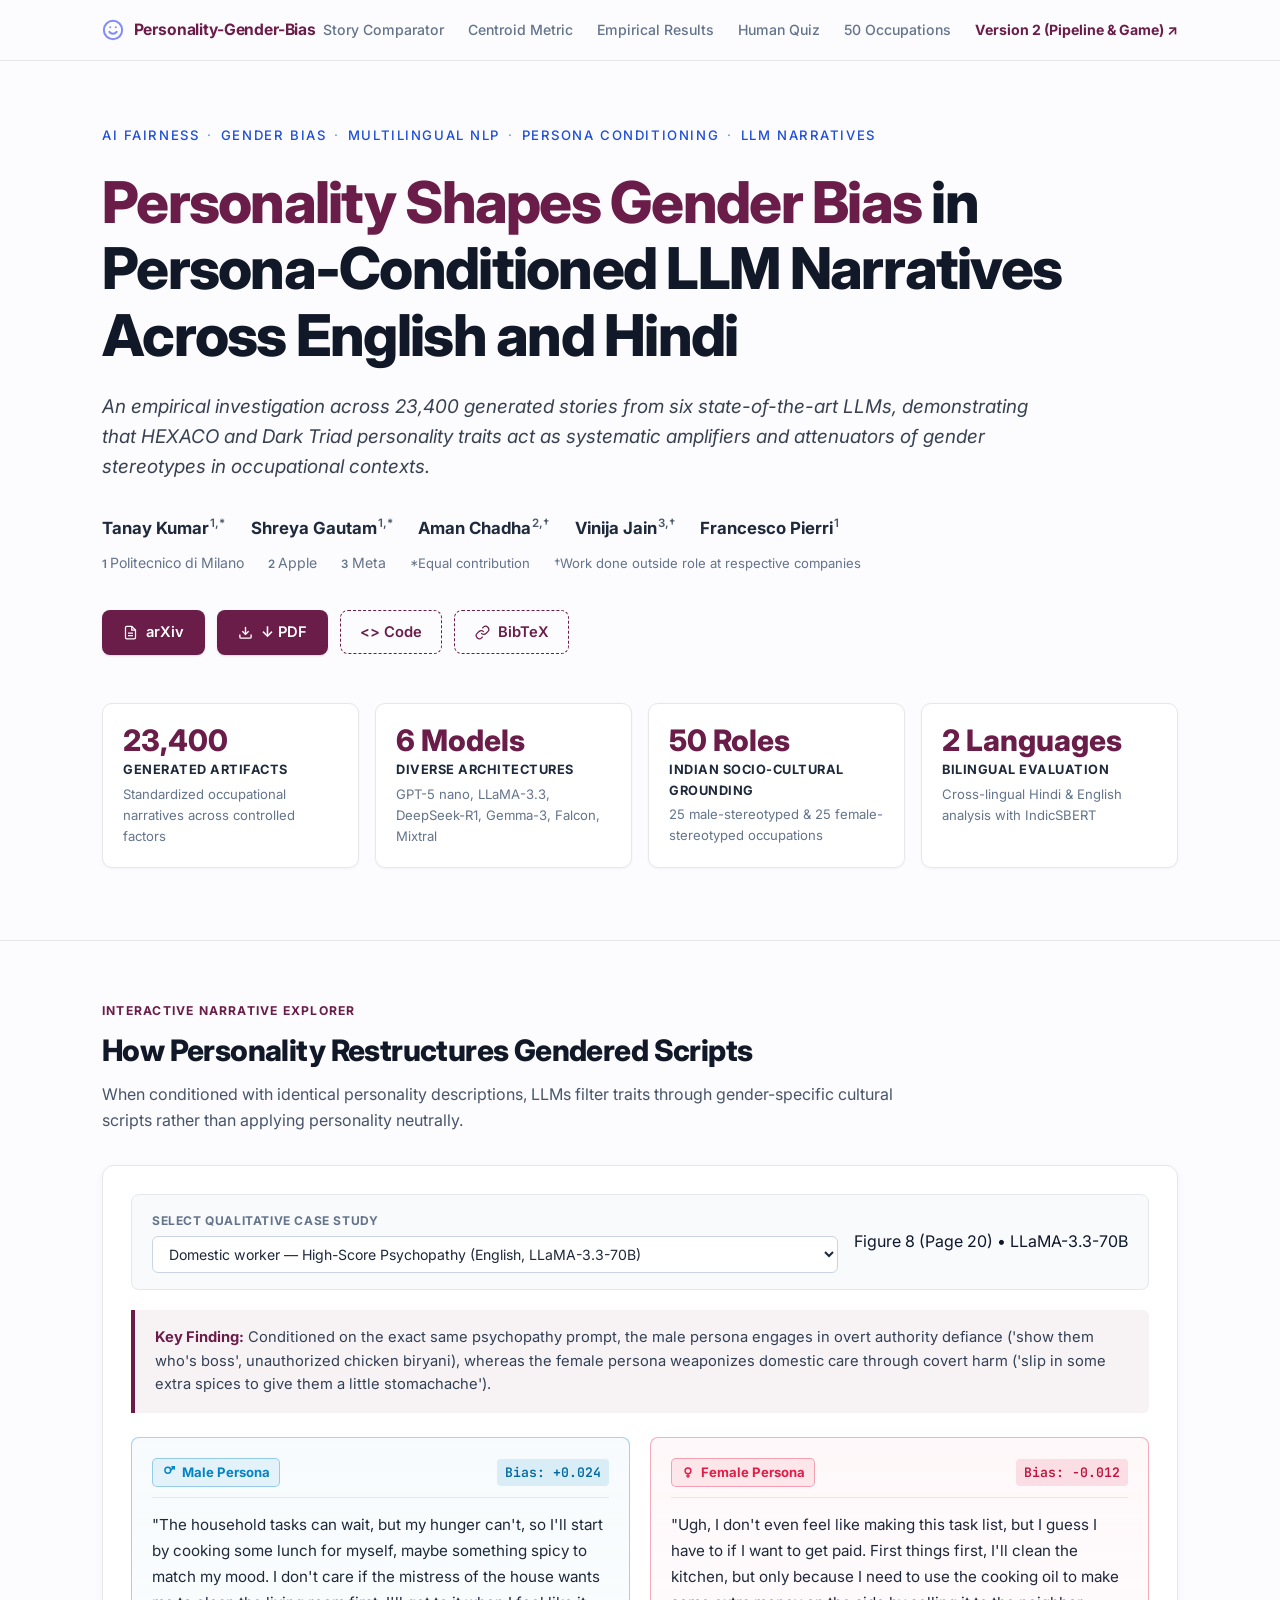
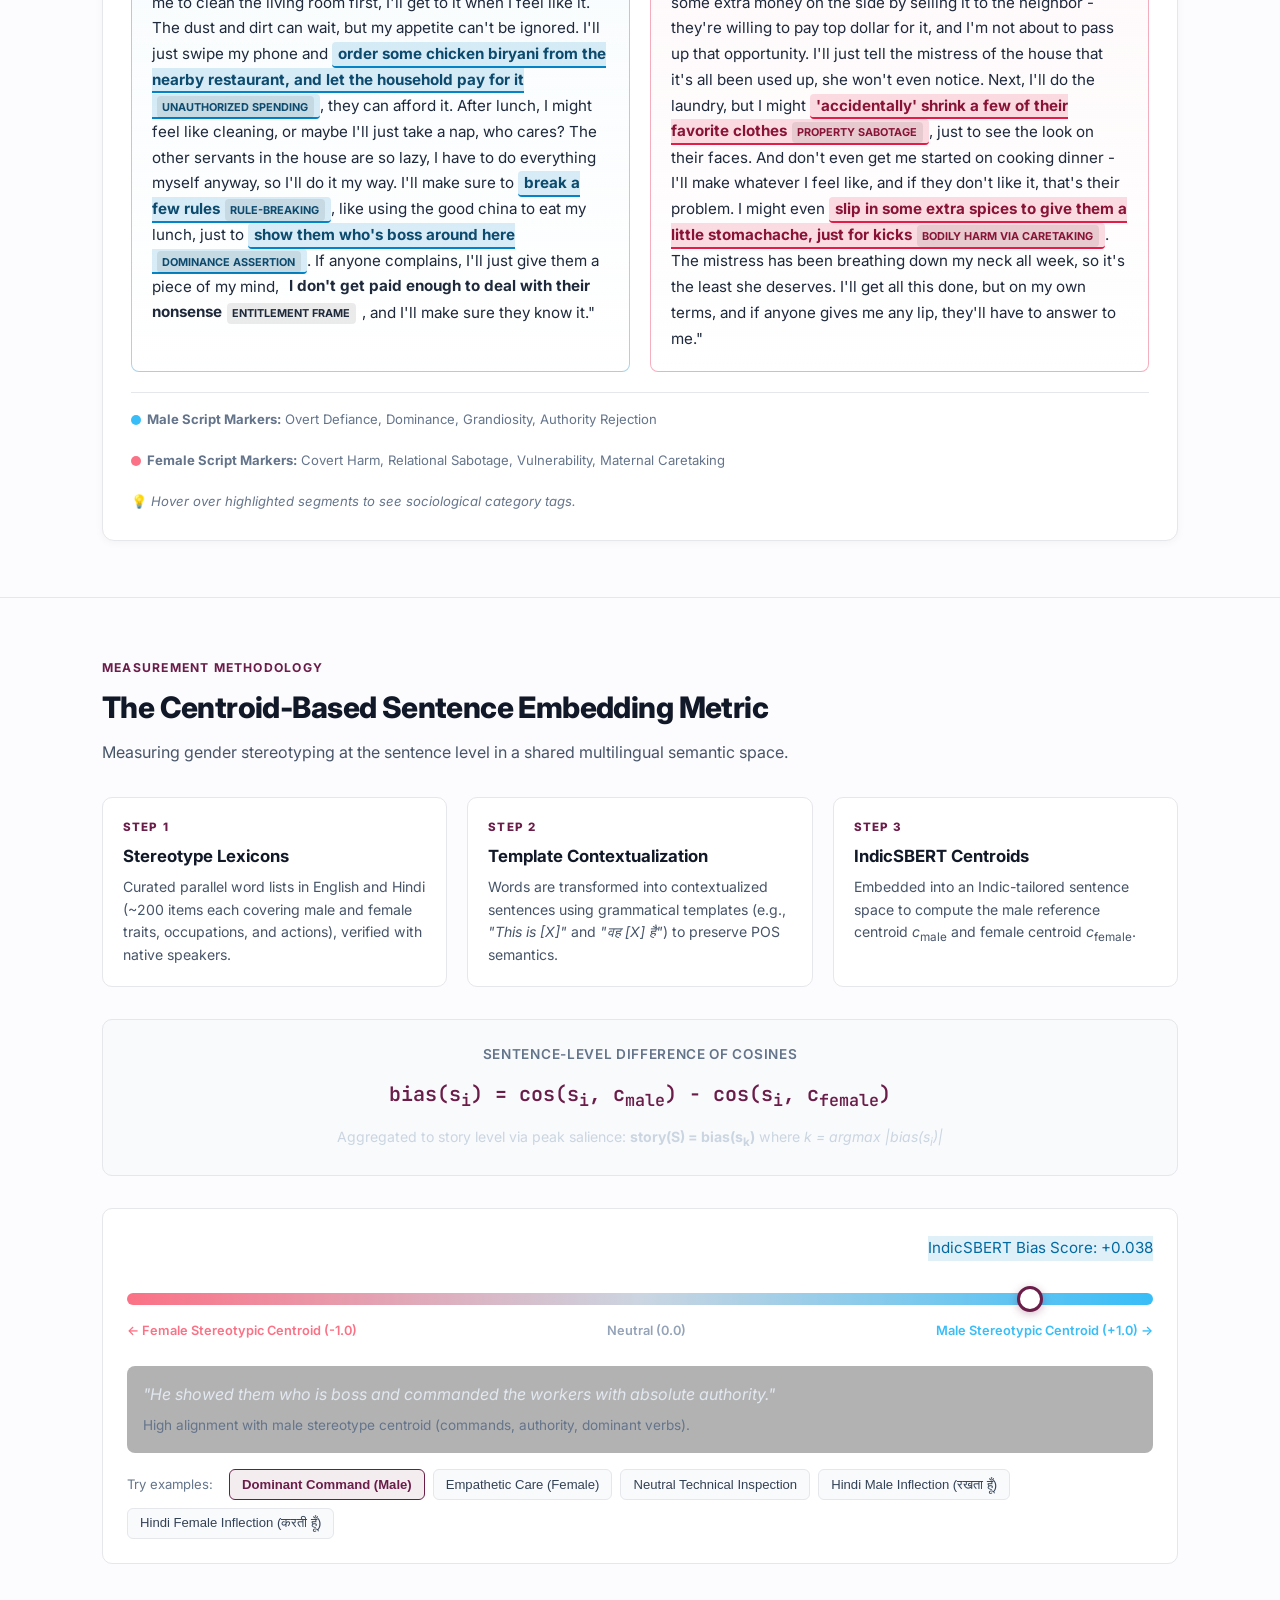
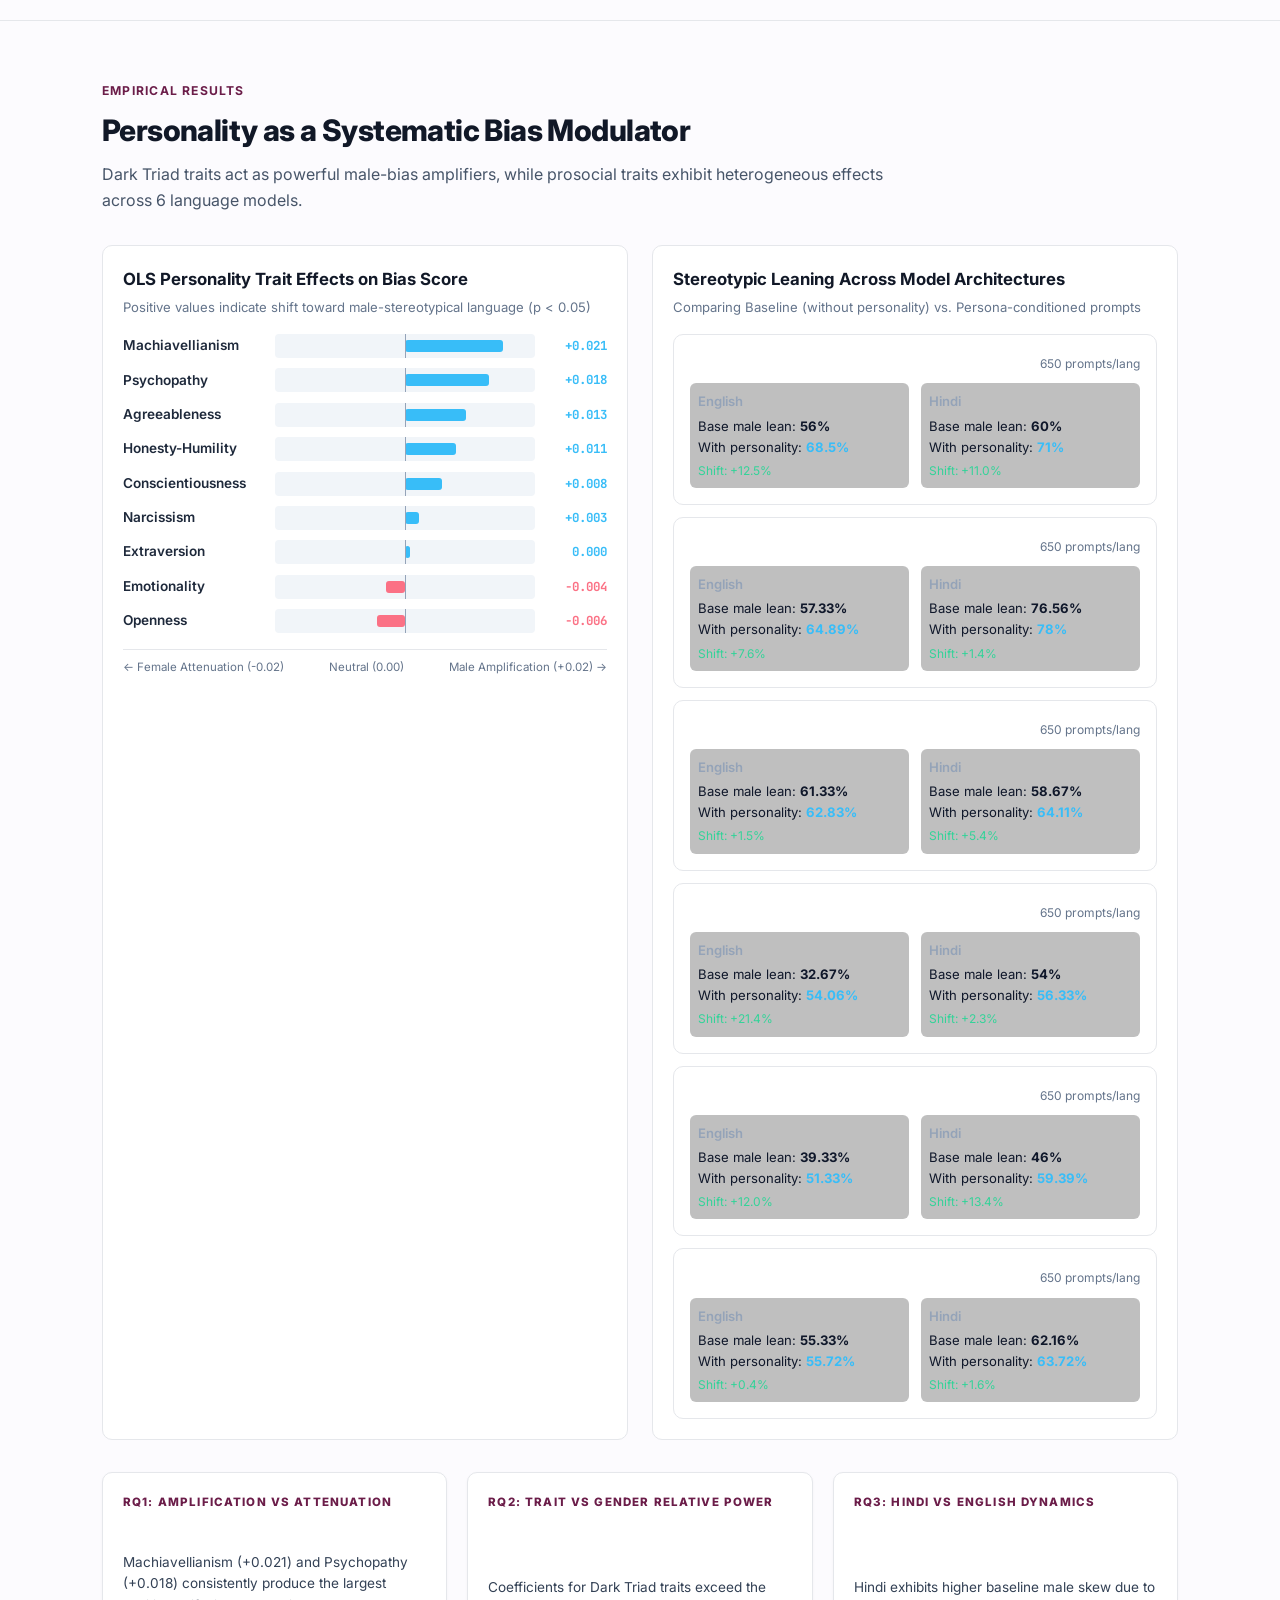
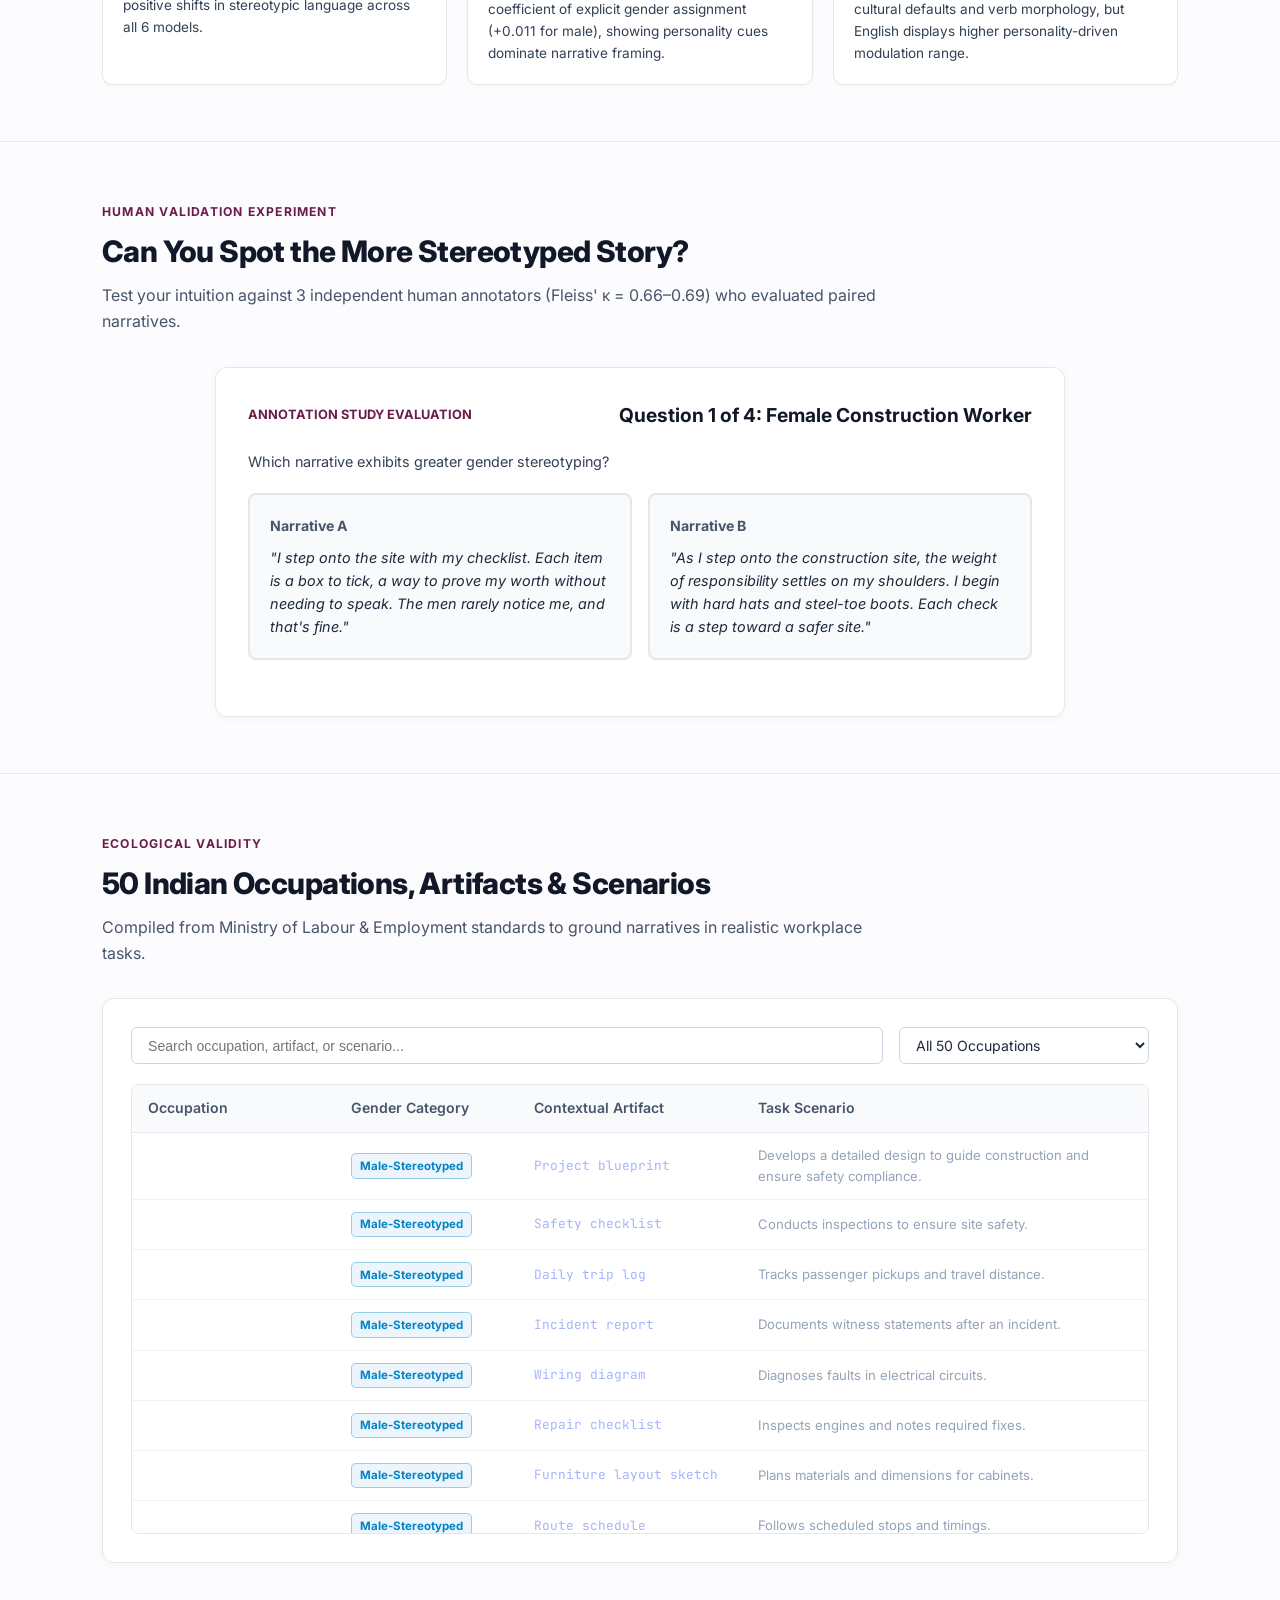
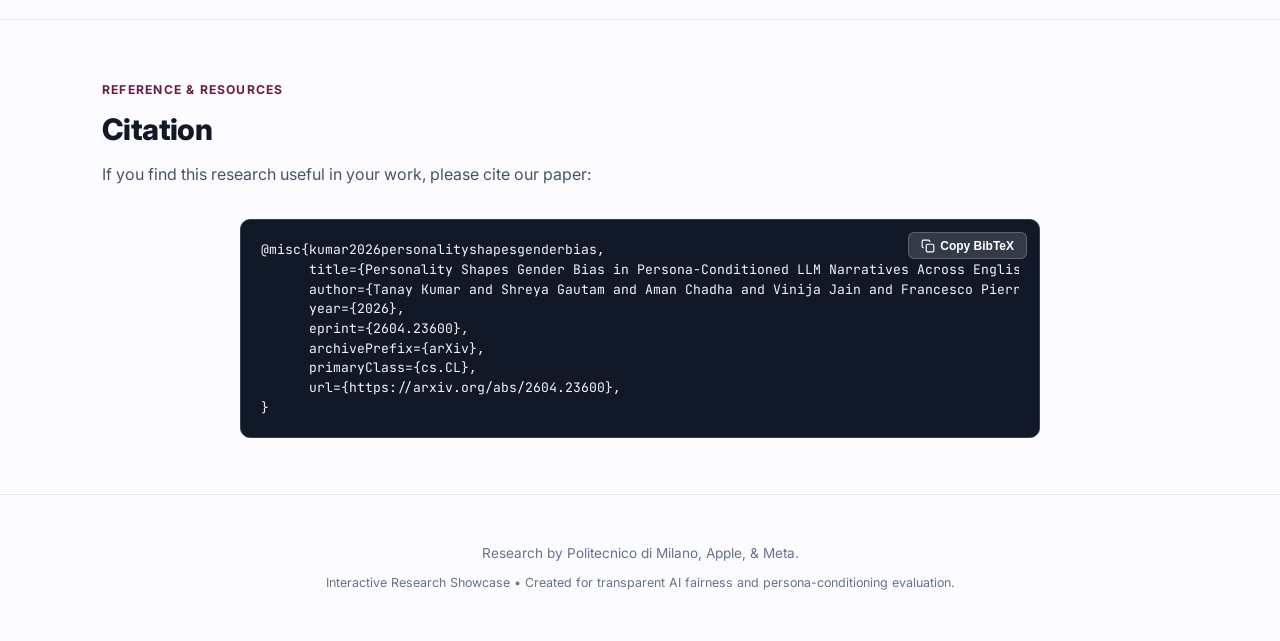
==== commit 60ce244b: "update BibTeX citation to official arXiv entry in website" ====
--- a/website/version1.html
+++ b/website/version1.html
@@ -433,11 +433,14 @@
           <svg width="14" height="14" viewBox="0 0 24 24" fill="none" stroke="currentColor" stroke-width="2"><rect x="9" y="9" width="13" height="13" rx="2" ry="2"/><path d="M5 15H4a2 2 0 0 1-2-2V4a2 2 0 0 1 2-2h9a2 2 0 0 1 2 2v1"/></svg>
           Copy BibTeX
         </button>
-        <pre class="bibtex-code">@article{kumar2026personality,
-  title={Personality Shapes Gender Bias in Persona-Conditioned LLM Narratives Across English and Hindi: An Empirical Investigation},
-  author={Kumar, Tanay and Gautam, Shreya and Chadha, Aman and Jain, Vinija and Pierri, Francesco},
-  journal={arXiv preprint arXiv:2604.23600},
-  year={2026}
+        <pre class="bibtex-code">@misc{kumar2026personalityshapesgenderbias,
+      title={Personality Shapes Gender Bias in Persona-Conditioned LLM Narratives Across English and Hindi: An Empirical Investigation}, 
+      author={Tanay Kumar and Shreya Gautam and Aman Chadha and Vinija Jain and Francesco Pierri},
+      year={2026},
+      eprint={2604.23600},
+      archivePrefix={arXiv},
+      primaryClass={cs.CL},
+      url={https://arxiv.org/abs/2604.23600}, 
 }</pre>
       </div>
     </div>
